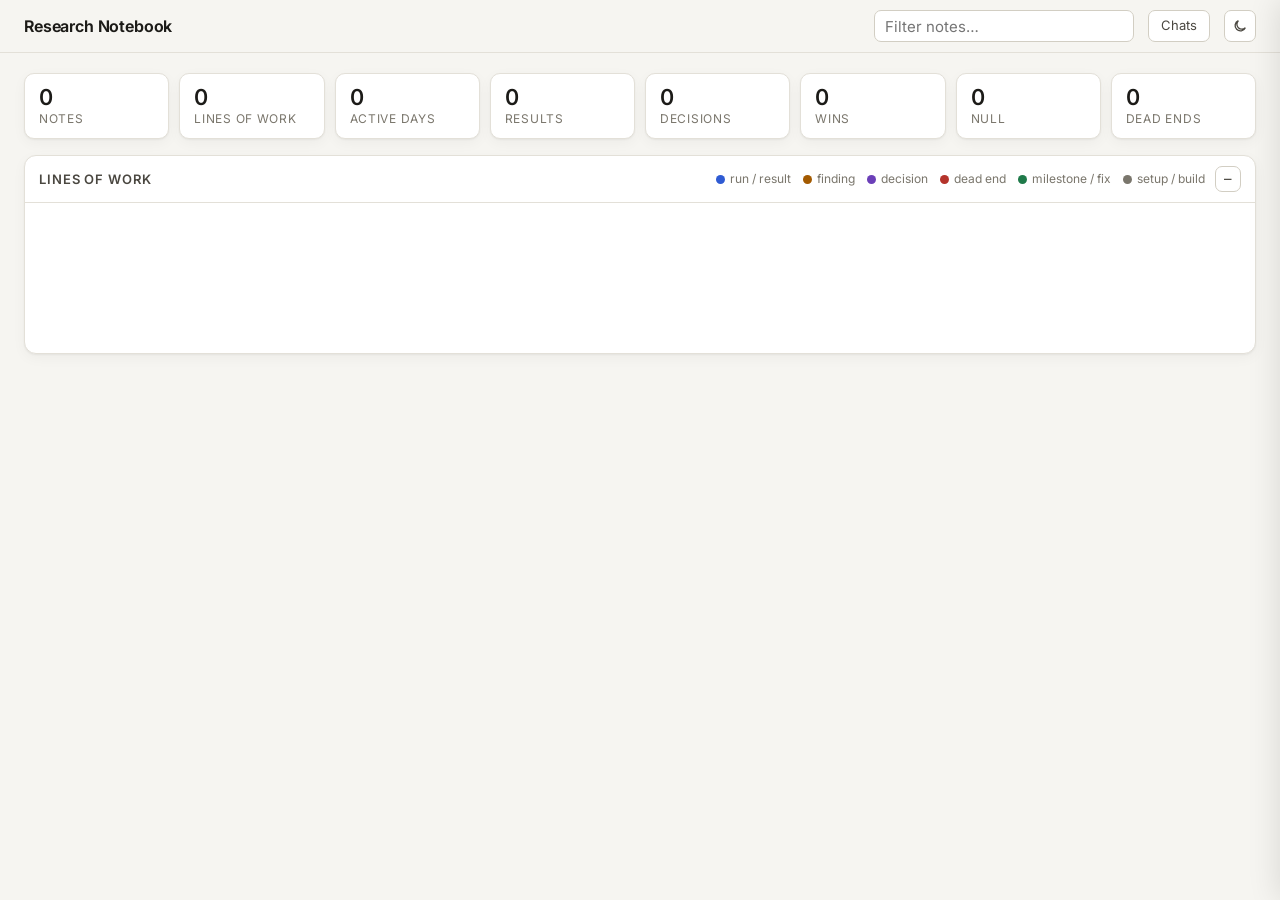
==== index.html @ 14719b76 "feat: research notebook with backfilled project history and agent chats notebook/ is a standalone la" ====
<!doctype html>
<html lang="en">
<head>
<meta charset="utf-8">
<meta name="viewport" content="width=device-width, initial-scale=1">
<title>Research Notebook</title>
<link rel="preconnect" href="https://fonts.googleapis.com"><link rel="preconnect" href="https://fonts.gstatic.com" crossorigin>
<link rel="stylesheet" href="https://fonts.googleapis.com/css2?family=Inter:wght@400;500;600;700&family=JetBrains+Mono:wght@400;500;600&display=swap">
<script>try{var t=localStorage.getItem("nb-theme");if(t)document.documentElement.dataset.theme=t}catch(e){}</script>
<link rel="stylesheet" href="style.css">
</head>
<body>
<header class="top">
  <div class="brand"><b>Research Notebook</b><span id="meta"></span></div>
  <div class="grow"></div>
  <input id="q" class="search" type="search" placeholder="Filter notes…" autocomplete="off">
  <button id="chats" class="textbtn" title="All agent chats">Chats <span class="ct" id="chatct" hidden></span></button>
  <button id="theme" class="iconbtn" title="Toggle light / dark" aria-label="Toggle theme"></button>
</header>
<div class="wrap">
  <div class="kpis" id="kpis"></div>
  <div class="panel" id="trajp" hidden>
    <div class="panel-h"><h2>Headline accuracy over time</h2><div class="grow"></div><div class="legend" id="trajleg"></div></div>
    <div id="traj" style="padding:8px 14px 10px"></div>
  </div>
  <div class="panel" style="margin-top:16px">
    <div class="panel-h"><h2>Lines of work</h2><div class="grow"></div><div class="legend" id="legend"></div>
      <button class="iconbtn" id="fold" title="Collapse" style="width:26px;height:26px">–</button></div>
    <div class="lanes-box" id="lanesbox"><svg id="lanes"></svg></div>
  </div>
  <div class="layout">
    <aside class="index" id="index"></aside>
    <main>
      <div class="filterbar" id="filters"></div>
      <div id="log"></div>
    </main>
  </div>
</div>
<aside class="drawer" id="drawer" aria-hidden="true">
  <div class="dr-h"><b id="drt"></b><button class="iconbtn" id="drx" aria-label="Close">✕</button></div>
  <div class="dr-b" id="drb"></div>
</aside>
<div class="tip" id="tip"></div>
<script src="app.js"></script>
</body>
</html>
---- style.css ----
:root{
  --bg:#f6f5f1; --surface:#ffffff; --surface-2:#f0eee8; --line:#e3e0d8; --line-2:#d2cec3;
  --ink:#1c1b18; --ink-2:#4a4740; --ink-3:#7a766c; --accent:#2f5bd3; --accent-ink:#ffffff;
  --win:#1f7a4a; --win-bg:#e3f2e9; --loss:#b4332b; --loss-bg:#f9e4e1; --null:#8a6d12; --null-bg:#f6eed2;
  --info:#2f5bd3; --info-bg:#e5ecfb; --dec:#6b3fb8; --dec-bg:#eee6fa; --fnd:#a35a00; --fnd-bg:#fbecd8;
  --shadow:0 1px 2px rgba(20,18,10,.05),0 4px 14px rgba(20,18,10,.04);
  --c0:#2f5bd3;--c1:#c2410c;--c2:#15803d;--c3:#7c3aed;--c4:#be185d;--c5:#0e7490;
  --c6:#a16207;--c7:#4d7c0f;--c8:#9333ea;--c9:#b91c1c;--c10:#0369a1;--c11:#57534e;
  --mono:"JetBrains Mono",ui-monospace,SFMono-Regular,Menlo,monospace;
  --sans:"Inter",ui-sans-serif,system-ui,-apple-system,"Segoe UI",sans-serif;
  color-scheme:light;
}
@media (prefers-color-scheme:dark){:root:not([data-theme="light"]){
  --bg:#121315; --surface:#1a1b1e; --surface-2:#222327; --line:#2c2e33; --line-2:#3a3c42;
  --ink:#ecebe7; --ink-2:#bdbab2; --ink-3:#8b887f; --accent:#7ea2ff; --accent-ink:#0d1120;
  --win:#5fd08f; --win-bg:#173324; --loss:#ff8a7e; --loss-bg:#3a1c19; --null:#e8c45a; --null-bg:#332a10;
  --info:#7ea2ff; --info-bg:#1b2645; --dec:#bb9bff; --dec-bg:#2a1f45; --fnd:#ffb35c; --fnd-bg:#3a2910;
  --shadow:0 1px 2px rgba(0,0,0,.3);
  --c0:#7ea2ff;--c1:#ff9b6a;--c2:#5fd08f;--c3:#b69cff;--c4:#ff8cc0;--c5:#5fd3e6;
  --c6:#e8c45a;--c7:#a6d96a;--c8:#d49cff;--c9:#ff8a7e;--c10:#6cc3ff;--c11:#b8b2a7;
  color-scheme:dark;
}}
:root[data-theme="dark"]{
  --bg:#121315; --surface:#1a1b1e; --surface-2:#222327; --line:#2c2e33; --line-2:#3a3c42;
  --ink:#ecebe7; --ink-2:#bdbab2; --ink-3:#8b887f; --accent:#7ea2ff; --accent-ink:#0d1120;
  --win:#5fd08f; --win-bg:#173324; --loss:#ff8a7e; --loss-bg:#3a1c19; --null:#e8c45a; --null-bg:#332a10;
  --info:#7ea2ff; --info-bg:#1b2645; --dec:#bb9bff; --dec-bg:#2a1f45; --fnd:#ffb35c; --fnd-bg:#3a2910;
  --shadow:0 1px 2px rgba(0,0,0,.3);
  --c0:#7ea2ff;--c1:#ff9b6a;--c2:#5fd08f;--c3:#b69cff;--c4:#ff8cc0;--c5:#5fd3e6;
  --c6:#e8c45a;--c7:#a6d96a;--c8:#d49cff;--c9:#ff8a7e;--c10:#6cc3ff;--c11:#b8b2a7;
  color-scheme:dark;
}
*{box-sizing:border-box}
html,body{margin:0;background:var(--bg);color:var(--ink);font:15px/1.5 var(--sans);-webkit-font-smoothing:antialiased}
button,input,textarea,select{font:inherit;color:inherit}
a{color:var(--accent)}
.mono{font-family:var(--mono)}

/* top bar */
.top{position:sticky;top:0;z-index:20;display:flex;align-items:center;gap:14px;padding:10px 24px;
  background:color-mix(in srgb,var(--bg) 88%,transparent);backdrop-filter:blur(8px);border-bottom:1px solid var(--line)}
.brand{display:flex;align-items:baseline;gap:10px;min-width:0}
.brand b{font-weight:650;letter-spacing:-.01em;font-size:16px;white-space:nowrap}
.brand span{color:var(--ink-3);font-size:13px;white-space:nowrap;overflow:hidden;text-overflow:ellipsis}
.top .grow{flex:1}
.search{width:260px;max-width:40vw;height:32px;border:1px solid var(--line-2);border-radius:7px;background:var(--surface);padding:0 10px}
.search:focus{outline:2px solid color-mix(in srgb,var(--accent) 40%,transparent);border-color:var(--accent)}
.iconbtn{width:32px;height:32px;display:grid;place-items:center;border:1px solid var(--line-2);border-radius:7px;background:var(--surface);cursor:pointer;color:var(--ink-2)}
.iconbtn:hover{color:var(--ink);border-color:var(--ink-3)}
.textbtn{height:32px;padding:0 12px;border:1px solid var(--line-2);border-radius:7px;background:var(--surface);cursor:pointer;color:var(--ink-2);font-size:13px;display:inline-flex;align-items:center;gap:6px}
.textbtn:hover{color:var(--ink);border-color:var(--ink-3)}
.textbtn .ct{font:600 11px var(--mono);background:var(--accent);color:var(--accent-ink);border-radius:4px;padding:0 5px}

/* overview */
.wrap{max-width:1480px;margin:0 auto;padding:20px 24px 80px}
.kpis{display:grid;grid-template-columns:repeat(auto-fit,minmax(130px,1fr));gap:10px;margin-bottom:16px}
.kpi{background:var(--surface);border:1px solid var(--line);border-radius:10px;padding:10px 14px;box-shadow:var(--shadow)}
.kpi .v{font:600 22px/1.2 var(--sans);letter-spacing:-.02em;font-variant-numeric:tabular-nums}
.kpi .l{font-size:12px;color:var(--ink-3);text-transform:uppercase;letter-spacing:.06em}
.panel{background:var(--surface);border:1px solid var(--line);border-radius:12px;box-shadow:var(--shadow)}
.panel-h{display:flex;align-items:center;flex-wrap:wrap;gap:8px 10px;padding:10px 14px;border-bottom:1px solid var(--line)}
.panel-h h2{margin:0;font-size:13px;font-weight:600;text-transform:uppercase;letter-spacing:.07em;color:var(--ink-2)}
.panel-h .grow{flex:1}
.lanes-box{max-height:460px;overflow:auto}
.lanes-box.collapsed{max-height:0;overflow:hidden}
#lanes{display:block}
#lanes .lrow:hover rect.hit{fill:var(--surface-2)}
#lanes text{font:11px var(--sans);fill:var(--ink-2)}
#lanes text.area{font-weight:650;fill:var(--ink-3);text-transform:uppercase;letter-spacing:.08em;font-size:10px}
#lanes text.tick{fill:var(--ink-3);font:10px var(--mono)}
#lanes line.grid{stroke:var(--line);stroke-width:1}
#lanes .lrow.sel rect.hit{fill:color-mix(in srgb,var(--accent) 10%,transparent)}
.legend{display:flex;flex-wrap:wrap;gap:12px;font-size:12px;color:var(--ink-3)}
.legend i{display:inline-block;width:9px;height:9px;border-radius:50%;margin-right:5px;vertical-align:-1px}

/* traj */
#traj svg{display:block;width:100%}
#traj text{font:11px var(--sans);fill:var(--ink-3)}
#traj .lbl{fill:var(--ink-2);font-weight:600}

/* layout */
.layout{display:grid;grid-template-columns:250px minmax(0,1fr);gap:22px;margin-top:22px;align-items:start}
.index{position:sticky;top:64px;max-height:calc(100dvh - 80px);overflow:auto;padding-right:4px}
.index h3{font-size:11px;text-transform:uppercase;letter-spacing:.08em;color:var(--ink-3);margin:16px 0 6px;font-weight:650}
.index h3:first-child{margin-top:0}
.tl{display:flex;align-items:center;gap:7px;width:100%;text-align:left;border:0;background:none;padding:4px 6px;border-radius:6px;cursor:pointer;color:var(--ink-2);font-size:13px}
.tl:hover{background:var(--surface-2);color:var(--ink)}
.tl.on{background:color-mix(in srgb,var(--accent) 12%,transparent);color:var(--ink)}
.tl i{width:8px;height:8px;border-radius:2px;flex:none}
.tl span{flex:1;min-width:0;overflow:hidden;text-overflow:ellipsis;white-space:nowrap}
.tl em{font:11px var(--mono);font-style:normal;color:var(--ink-3)}
.chips{display:flex;flex-wrap:wrap;gap:6px}
.chip{border:1px solid var(--line-2);background:var(--surface);border-radius:6px;padding:2px 8px;font-size:12px;cursor:pointer;color:var(--ink-2)}
.chip.on{background:var(--ink);color:var(--bg);border-color:var(--ink)}

/* log */
.filterbar{display:flex;align-items:center;gap:10px;margin-bottom:10px;min-height:32px;flex-wrap:wrap}
.filterbar .f{font-size:13px;color:var(--ink-2);background:var(--surface);border:1px solid var(--line-2);border-radius:7px;padding:4px 6px 4px 10px;display:inline-flex;gap:6px;align-items:center}
.filterbar .f button{border:0;background:none;cursor:pointer;color:var(--ink-3);padding:0 2px}
.filterbar .count{font-size:13px;color:var(--ink-3)}
.day{display:grid;grid-template-columns:62px var(--gw,40px) minmax(0,1fr);position:relative}
.dayhead{grid-column:1/-1;position:sticky;top:53px;z-index:5;display:flex;align-items:baseline;gap:12px;padding:14px 0 8px;background:var(--bg)}
.dayhead b{font-size:18px;font-weight:650;letter-spacing:-.01em}
.dayhead span{font-size:13px;color:var(--ink-3)}
.dayhead .bar{flex:1;height:1px;background:var(--line);align-self:center}
.row{display:contents}
.time{font:12px var(--mono);color:var(--ink-3);padding-top:15px;text-align:right;padding-right:10px}
.gut{position:relative}
.gut .ln{position:absolute;width:2px;border-radius:1px;opacity:.7}
.gut .dot{position:absolute;top:16px;width:12px;height:12px;margin-left:-5px;border-radius:50%;border:2px solid var(--bg);box-sizing:content-box}
.gut .dot.ms{border-radius:2px;transform:rotate(45deg)}
.cardwrap{padding:6px 0 6px 6px;min-width:0}
.card{background:var(--surface);border:1px solid var(--line);border-radius:10px;padding:11px 14px 12px;box-shadow:var(--shadow);scroll-margin-top:110px;transition:border-color .2s}
.card:hover{border-color:var(--line-2)}
.card.flash{border-color:var(--accent);box-shadow:0 0 0 3px color-mix(in srgb,var(--accent) 25%,transparent)}
.card-h{display:flex;align-items:center;gap:8px;flex-wrap:wrap}
.kind{font:600 10.5px var(--mono);text-transform:uppercase;letter-spacing:.06em;padding:2px 6px;border-radius:4px;background:var(--surface-2);color:var(--ink-2)}
.k-result,.k-run{background:var(--info-bg);color:var(--info)}
.k-decision{background:var(--dec-bg);color:var(--dec)}
.k-finding,.k-question{background:var(--fnd-bg);color:var(--fnd)}
.k-deadend{background:var(--loss-bg);color:var(--loss)}
.k-milestone,.k-fix{background:var(--win-bg);color:var(--win)}
.st{font:600 10.5px var(--mono);text-transform:uppercase;letter-spacing:.06em;padding:2px 6px;border-radius:4px}
.s-win{background:var(--win-bg);color:var(--win)} .s-loss,.s-abandoned{background:var(--loss-bg);color:var(--loss)}
.s-null{background:var(--null-bg);color:var(--null)} .s-ongoing{background:var(--info-bg);color:var(--info)}
.thr{font-size:12px;color:var(--ink-3);border:0;background:none;padding:0;cursor:pointer;display:inline-flex;align-items:center;gap:5px;max-width:100%}
.thr i{width:8px;height:8px;border-radius:2px;flex:none}
.thr:hover{color:var(--ink)}
.card-h .grow{flex:1}
.disc{border:0;background:none;color:var(--ink-3);cursor:pointer;font-size:12px;display:inline-flex;gap:4px;align-items:center;padding:2px 4px;border-radius:5px}
.disc:hover{background:var(--surface-2);color:var(--ink)}
.disc.has{color:var(--accent)}
.title{font-size:15.5px;font-weight:600;margin:5px 0 0;letter-spacing:-.005em;line-height:1.35}
.facts{display:flex;flex-wrap:wrap;gap:6px;margin-top:7px;padding:0;list-style:none}
.facts li{font-size:13px;color:var(--ink-2);background:var(--surface-2);border-radius:5px;padding:2px 8px}
.metrics{display:flex;flex-wrap:wrap;gap:8px;margin-top:9px}
.m{border:1px solid var(--line);border-radius:8px;padding:5px 10px;min-width:96px}
.m .v{font:600 17px/1.25 var(--sans);font-variant-numeric:tabular-nums;letter-spacing:-.01em}
.m .v small{font-size:12px;font-weight:500;color:var(--ink-3);margin-left:1px}
.m .l{font-size:11.5px;color:var(--ink-3)}
.m .d{font:600 11px var(--mono)} .up{color:var(--win)} .dn{color:var(--loss)} .eq{color:var(--ink-3)}
.viz{margin-top:10px;max-width:640px;overflow:hidden;padding-top:2px}
.viz svg{display:block;width:100%;overflow:visible}
.viz text{font:11.5px var(--sans);fill:var(--ink-2)}
.viz text.v{font:600 11.5px var(--mono);fill:var(--ink)}
.viz text.mut{fill:var(--ink-3)}
.refs{display:flex;flex-wrap:wrap;gap:5px;margin-top:9px}
.ref{font:11px var(--mono);color:var(--ink-3);border:1px solid var(--line);border-radius:4px;padding:1px 6px;white-space:nowrap;max-width:100%;overflow:hidden;text-overflow:ellipsis}
.ref b{font-weight:500;color:var(--ink-2)}
.after{margin-top:8px;display:flex;flex-wrap:wrap;gap:5px;align-items:center;font-size:12px;color:var(--ink-3)}
.after a{color:var(--ink-2);text-decoration:none;border-bottom:1px dotted var(--ink-3);cursor:pointer}
.after a:hover{color:var(--accent)}
.empty{padding:40px;text-align:center;color:var(--ink-3)}

/* drawer */
.drawer{position:fixed;top:0;right:0;bottom:0;width:min(440px,100vw);z-index:40;background:var(--surface);border-left:1px solid var(--line);
  box-shadow:-10px 0 30px rgba(0,0,0,.12);display:flex;flex-direction:column;transform:translateX(102%);transition:transform .22s ease}
.drawer.open{transform:none}
.dr-h{display:flex;align-items:center;gap:10px;padding:12px 16px;border-bottom:1px solid var(--line)}
.dr-h b{flex:1;font-size:14px;min-width:0;overflow:hidden;text-overflow:ellipsis;white-space:nowrap}
.dr-b{flex:1;overflow:auto;padding:14px 16px}
.dr-sub{font-size:12px;color:var(--ink-3);margin-bottom:12px}
.dthread{border:1px solid var(--line);border-radius:10px;margin-bottom:12px;overflow:hidden}
.dthread.resolved{opacity:.65}
.dthread .dt-h{display:flex;gap:8px;align-items:center;padding:7px 10px;background:var(--surface-2);font-size:12px;color:var(--ink-3)}
.dthread .dt-h a{color:var(--ink-2);cursor:pointer;text-decoration:none;flex:1;min-width:0;overflow:hidden;text-overflow:ellipsis;white-space:nowrap;font-weight:600}
.msg{padding:9px 11px;border-top:1px solid var(--line)}
.msg:first-of-type{border-top:0}
.msg .who{font-size:12px;font-weight:600}
.msg .who span{font-weight:400;color:var(--ink-3);margin-left:6px;font-family:var(--mono);font-size:11px}
.msg p{margin:3px 0 0;font-size:14px;white-space:pre-wrap;word-wrap:break-word}
.compose{display:flex;flex-direction:column;gap:6px;padding:9px 11px;border-top:1px solid var(--line)}
.compose textarea,.newc textarea{width:100%;min-height:58px;resize:vertical;border:1px solid var(--line-2);border-radius:7px;background:var(--bg);padding:7px 9px;font-size:14px}
.compose .acts,.newc .acts{display:flex;gap:6px;justify-content:flex-end}
.btn{height:30px;padding:0 12px;border-radius:6px;border:1px solid var(--line-2);background:var(--surface);cursor:pointer;font-size:13px}
.btn.pri{background:var(--accent);color:var(--accent-ink);border-color:var(--accent)}
.newc{border:1px dashed var(--line-2);border-radius:10px;padding:10px;margin-bottom:14px}
.newc .who-in{width:100%;height:30px;border:1px solid var(--line-2);border-radius:7px;background:var(--bg);padding:0 9px;margin-bottom:6px;font-size:13px}
.th-meta{display:grid;grid-template-columns:auto 1fr;gap:4px 12px;font-size:13px;margin-bottom:14px}
.th-meta dt{color:var(--ink-3)} .th-meta dd{margin:0}
.mini{list-style:none;padding:0;margin:0;border-left:2px solid var(--line-2)}
.mini li{position:relative;padding:4px 0 8px 14px;font-size:13px;cursor:pointer}
.mini li:before{content:"";position:absolute;left:-5px;top:9px;width:8px;height:8px;border-radius:50%;background:var(--k,var(--ink-3))}
.mini li span{font:11px var(--mono);color:var(--ink-3);display:block}
.mini li:hover{color:var(--accent)}
.tip{position:fixed;z-index:60;pointer-events:none;background:var(--ink);color:var(--bg);font-size:12px;padding:5px 8px;border-radius:6px;max-width:320px;opacity:0;transition:opacity .1s}
.tip.on{opacity:1}

@media (max-width:900px){
  .layout{grid-template-columns:1fr}
  .index{position:static;max-height:none}
  .search{width:140px}
  .brand span{display:none}
  .brand{flex:1;min-width:0} .brand b{overflow:hidden;text-overflow:ellipsis;font-size:15px}
  .top .grow{display:none} .top{gap:8px}
  .search{width:110px;flex:none}
  .kpis{grid-template-columns:repeat(3,1fr);gap:8px} .kpi{padding:8px 10px} .kpi .v{font-size:18px} .kpi .l{font-size:10.5px}
  .panel-h h2{flex-basis:100%}
  .lanes-box{max-height:360px}
  .wrap{padding:14px 16px 60px}
  .top{padding:10px 16px}
  .day{grid-template-columns:44px 0 minmax(0,1fr)}
  .time{padding-right:6px;font-size:11px}
  .gut{visibility:hidden;overflow:hidden}
}
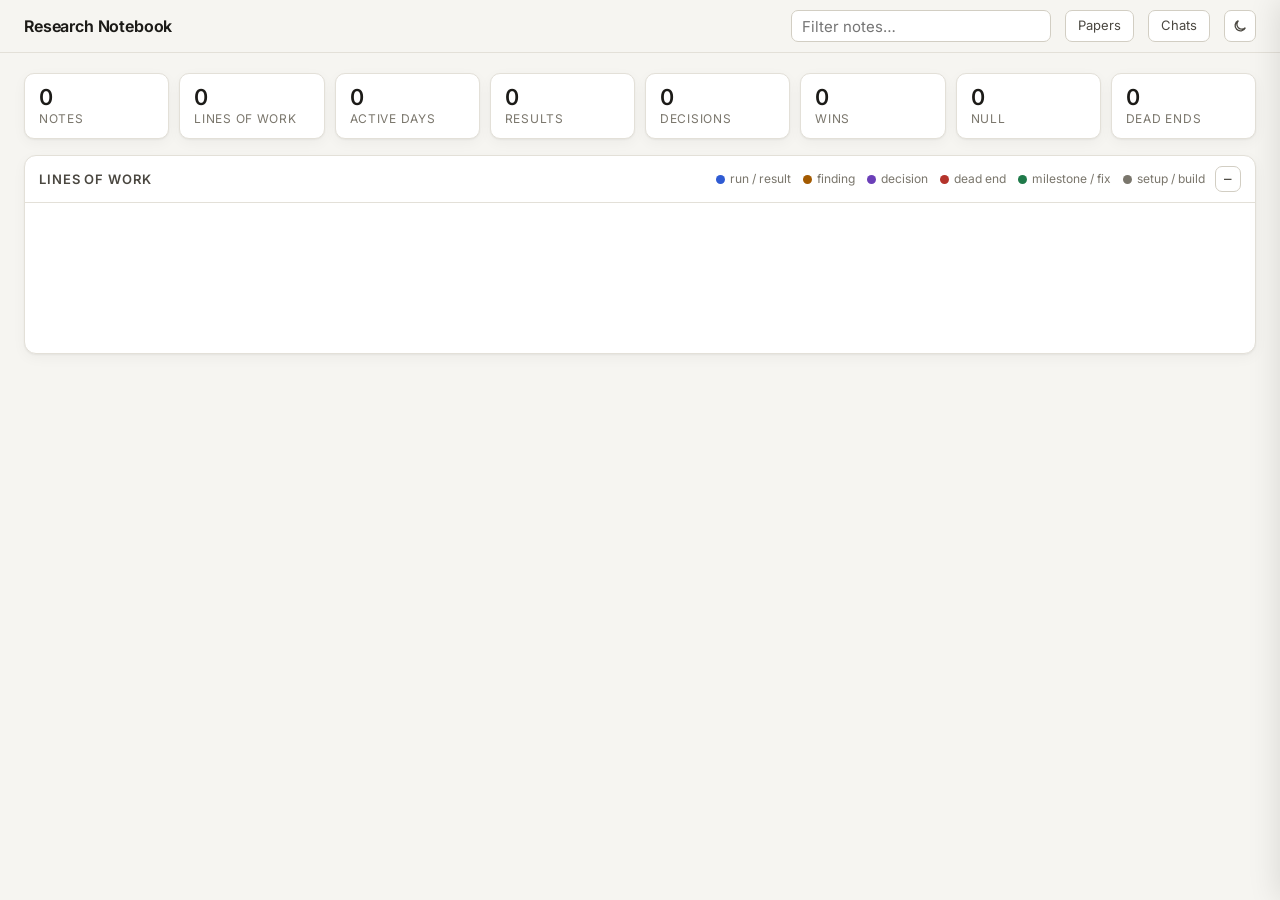
==== commit b9ff4436: "feat: visual paper on a headline result, linked from the notebook A self-contained visual paper expl" ====
--- a/index.html
+++ b/index.html
@@ -14,6 +14,7 @@
   <div class="brand"><b>Research Notebook</b><span id="meta"></span></div>
   <div class="grow"></div>
   <input id="q" class="search" type="search" placeholder="Filter notes…" autocomplete="off">
+  <a id="papers" class="textbtn" href="papers/" style="text-decoration:none">Papers</a>
   <button id="chats" class="textbtn" title="All agent chats">Chats <span class="ct" id="chatct" hidden></span></button>
   <button id="theme" class="iconbtn" title="Toggle light / dark" aria-label="Toggle theme"></button>
 </header>
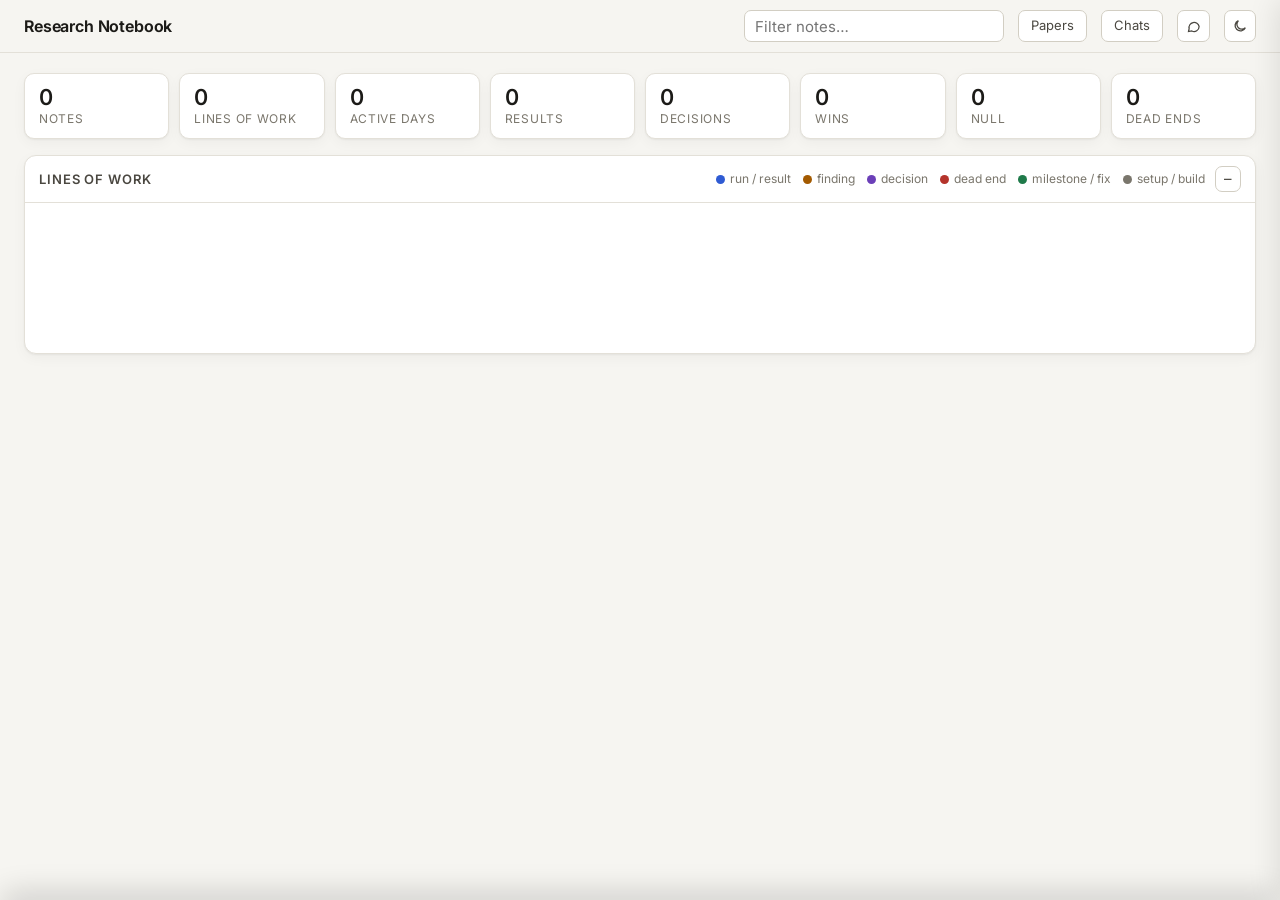
==== commit a5f8e435: "feat: C picks any element to comment on; notes use the margin comments too Press C anywhere on a pap" ====
--- a/index.html
+++ b/index.html
@@ -8,6 +8,7 @@
 <link rel="stylesheet" href="https://fonts.googleapis.com/css2?family=Inter:wght@400;500;600;700&family=JetBrains+Mono:wght@400;500;600&display=swap">
 <script>try{var t=localStorage.getItem("nb-theme");if(t)document.documentElement.dataset.theme=t}catch(e){}</script>
 <link rel="stylesheet" href="style.css">
+<link rel="stylesheet" href="comments.css">
 </head>
 <body>
 <header class="top">
@@ -43,5 +44,6 @@
 </aside>
 <div class="tip" id="tip"></div>
 <script src="app.js"></script>
+<script src="comments.js" defer></script>
 </body>
 </html>
--- a/comments.css
+++ b/comments.css
@@ -0,0 +1,73 @@
+/* Margin comments on papers, Google Docs style: cards beside their passage, highlighted anchors, ＋ on selection. */
+html.cm-on body{padding-right:var(--cm-w,320px)}
+::highlight(cm-anc){background:color-mix(in srgb,#f2c94c 34%,transparent)}
+::highlight(cm-act){background:color-mix(in srgb,#f2a93b 62%,transparent)}
+.cm-rail{position:absolute;top:0;width:296px;height:0;z-index:30;display:none;font:13.5px/1.45 var(--sans);color:var(--ink)}
+.cm-card{position:absolute;left:0;width:100%;background:var(--surface);border:1px solid var(--line);border-radius:8px;padding:10px 12px;
+  box-shadow:0 1px 2px rgba(0,0,0,.06);cursor:pointer;transition:top .18s ease,left .18s ease,box-shadow .15s}
+.cm-card:hover{box-shadow:0 1px 3px rgba(0,0,0,.12),0 2px 8px rgba(0,0,0,.06)}
+.cm-card.act{left:-14px;cursor:default;border-color:var(--line-2);box-shadow:0 2px 6px rgba(0,0,0,.14),0 8px 24px rgba(0,0,0,.10);z-index:2}
+.cm-card.res{opacity:.6}
+.cm-tools{position:absolute;top:8px;right:8px;display:flex;gap:2px}
+.cm-ic{width:26px;height:26px;border-radius:50%;border:0;background:none;color:var(--ink-3);cursor:pointer;font-size:15px;line-height:1}
+.cm-ic:hover{background:var(--surface-2);color:var(--ink)} .cm-ic.ok:hover{color:var(--win)}
+.cm-msg+.cm-msg{margin-top:12px}
+.cm-mh{display:flex;align-items:center;gap:8px;padding-right:30px}
+.cm-mh b{display:block;font-size:13px;font-weight:600;line-height:1.2}
+.cm-mh span{display:block;font-size:11.5px;color:var(--ink-3)}
+.cm-av{width:28px;height:28px;flex:none;border-radius:50%;display:grid;place-items:center;color:#fff;font:600 11px var(--sans)}
+.cm-av.ai{background:var(--accent);color:var(--accent-ink)}
+.cm-body{margin:6px 0 0;white-space:pre-wrap;word-wrap:break-word;font-size:13.5px}
+.cm-card:not(.act) .cm-body{display:-webkit-box;-webkit-line-clamp:4;-webkit-box-orient:vertical;overflow:hidden}
+.cm-body.err{color:var(--loss)}
+.cm-more{margin-top:8px;font-size:12px;color:var(--accent);font-weight:600}
+.cm-think{display:flex;align-items:center;gap:4px;margin-top:10px}
+.cm-think .cm-av{width:22px;height:22px;font-size:9px;margin-right:4px}
+.cm-think i{width:6px;height:6px;border-radius:50%;background:var(--ink-3);animation:cm-b 1s infinite}
+.cm-think i:nth-child(3){animation-delay:.15s} .cm-think i:nth-child(4){animation-delay:.3s}
+@keyframes cm-b{0%,80%,100%{opacity:.25}40%{opacity:1}}
+.cm-card textarea,.cm-name{width:100%;margin-top:8px;border:1px solid var(--line-2);border-radius:18px;background:var(--surface);color:var(--ink);
+  font:inherit;padding:7px 12px;resize:none;outline:none}
+.cm-name{border-radius:6px;height:30px}
+.cm-card textarea:focus,.cm-name:focus{border-color:var(--accent);box-shadow:0 0 0 1px var(--accent)}
+.cm-card.new textarea{border-radius:6px;min-height:52px}
+.cm-reply{margin-top:10px;border-top:1px solid var(--line);padding-top:2px}
+.cm-reply .cm-btns{display:none} .cm-reply:focus-within .cm-btns{display:flex}
+.cm-btns{display:flex;gap:6px;margin-top:8px}
+.cm-b{height:30px;padding:0 14px;border-radius:15px;border:1px solid transparent;background:none;color:var(--accent);font:600 13px var(--sans);cursor:pointer}
+.cm-b:hover{background:color-mix(in srgb,var(--accent) 10%,transparent)}
+.cm-b.pri{background:var(--accent);color:var(--accent-ink)}
+.cm-b.pri:hover{filter:brightness(1.08)}
+.cm-add{position:absolute;z-index:60;display:none;width:36px;height:36px;border-radius:50%;border:1px solid var(--line-2);background:var(--surface);
+  color:var(--accent);cursor:pointer;box-shadow:0 2px 8px rgba(0,0,0,.16);place-items:center}
+.cm-add.on{display:grid}
+.cm-add:hover{background:var(--surface-2)}
+.cm-tog{position:relative;display:inline-flex;align-items:center;gap:4px;height:32px;min-width:32px;padding:0 8px;border:1px solid var(--line-2);border-radius:7px;
+  background:var(--surface);color:var(--ink-2);cursor:pointer;font:600 12px var(--sans)}
+.cm-tog:hover,.cm-tog.on{color:var(--ink);border-color:var(--ink-3)}
+.cm-tog b{font:600 11px var(--mono)}
+.cm-tog i{position:absolute;top:4px;right:4px;width:6px;height:6px;border-radius:50%;background:var(--accent);animation:cm-b 1.2s infinite}
+.cm-tog-float{position:fixed;top:12px;right:12px;z-index:60}
+.cm-sheet{position:fixed;left:0;right:0;bottom:0;z-index:70;max-height:62vh;overflow:auto;background:var(--surface);border-top:1px solid var(--line);
+  border-radius:14px 14px 0 0;box-shadow:0 -8px 30px rgba(0,0,0,.18);padding:6px 14px 16px;transform:translateY(105%);transition:transform .2s ease;
+  font:14px/1.45 var(--sans);color:var(--ink)}
+.cm-sheet.on{transform:none}
+.cm-sheet .cm-card{position:relative;left:0;top:auto!important;border:0;box-shadow:none;padding:6px 0}
+.cm-grab{width:36px;height:4px;border-radius:2px;background:var(--line-2);margin:4px auto 8px}
+/* element anchors and the C picker */
+.cm-boxes{position:absolute;left:0;top:0;width:0;height:0;z-index:25;pointer-events:none}
+.cm-box{position:absolute;border-radius:4px;background:color-mix(in srgb,#f2c94c 18%,transparent);outline:2px solid color-mix(in srgb,#f2c94c 70%,transparent)}
+.cm-box.act{background:color-mix(in srgb,#f2a93b 24%,transparent);outline-color:#f2a93b}
+.cm-what{font:500 11px var(--mono);color:var(--ink-3);background:var(--surface-2);border-radius:4px;padding:2px 6px;margin:-2px 30px 8px 0;
+  white-space:nowrap;overflow:hidden;text-overflow:ellipsis}
+html.cm-picking,html.cm-picking *{cursor:crosshair!important}
+.cm-pick{position:fixed;z-index:90;display:none;pointer-events:none;border-radius:3px;outline:2px solid var(--accent);
+  background:color-mix(in srgb,var(--accent) 12%,transparent);transition:all .06s}
+.cm-ptag{position:fixed;z-index:91;display:none;pointer-events:none;max-width:360px;white-space:nowrap;overflow:hidden;text-overflow:ellipsis;
+  background:var(--accent);color:var(--accent-ink);font:600 11px var(--mono);padding:3px 7px;border-radius:4px}
+.cm-phint{position:fixed;left:50%;bottom:18px;transform:translate(-50%,160%);visibility:hidden;z-index:92;display:flex;gap:14px;align-items:center;
+  background:var(--ink);color:var(--bg);font:13px var(--sans);padding:9px 16px;border-radius:10px;box-shadow:0 6px 24px rgba(0,0,0,.25);transition:transform .18s,visibility .18s;white-space:nowrap}
+.cm-phint.on{transform:translate(-50%,0);visibility:visible}
+.cm-phint span{opacity:.8;font-size:12px}
+.cm-phint kbd{font:600 11px var(--mono);background:color-mix(in srgb,var(--bg) 18%,transparent);border-radius:4px;padding:1px 5px;margin-right:3px}
+@media (max-width:640px){.cm-phint{gap:8px;font-size:12px}.cm-phint span:nth-child(n+3){display:none}}
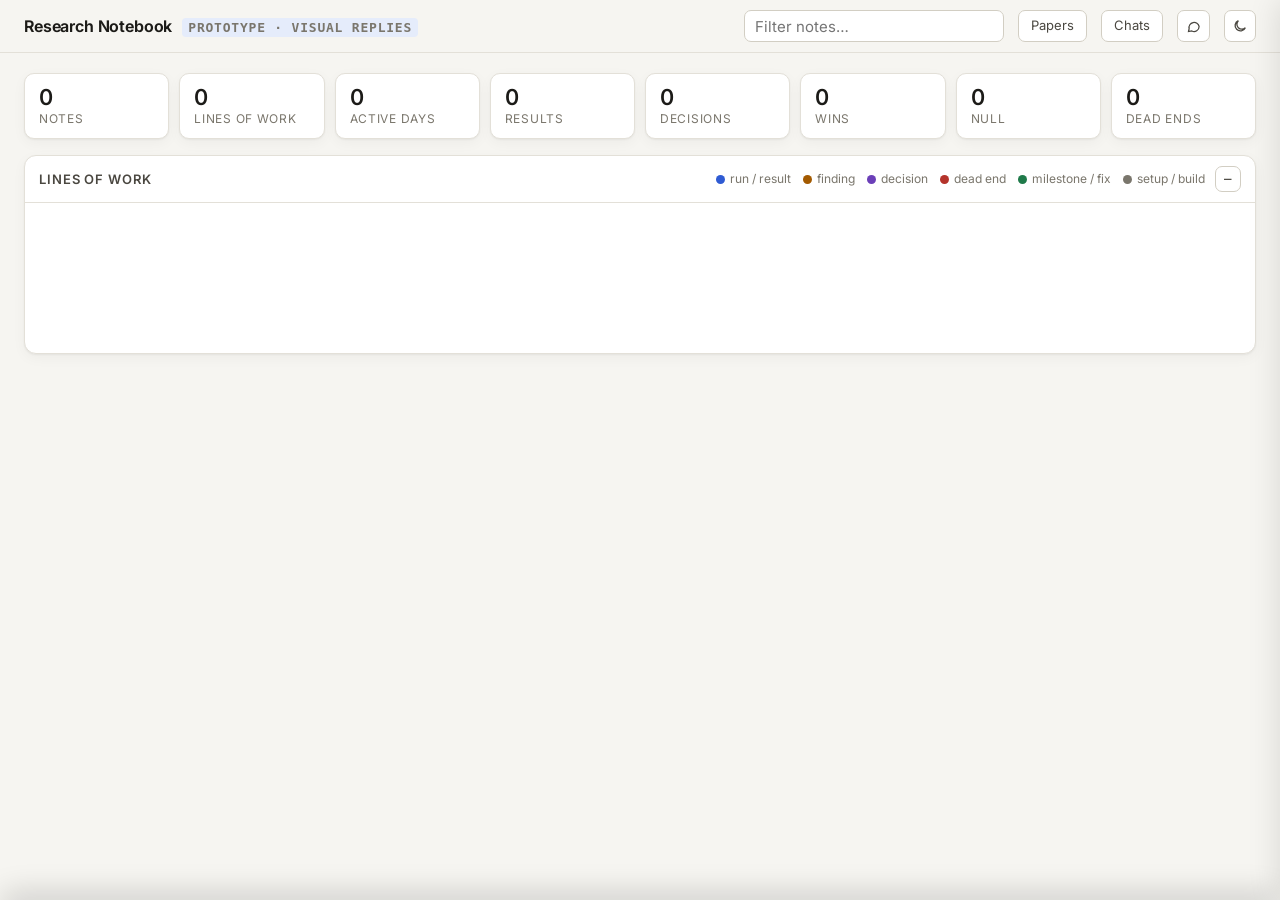
==== commit fe322ea0: "prototype: visual-only replies in the notebook and papers Agents answer comments with an answer spec" ====
--- a/index.html
+++ b/index.html
@@ -12,7 +12,7 @@
 </head>
 <body>
 <header class="top">
-  <div class="brand"><b>Research Notebook</b><span id="meta"></span></div>
+  <div class="brand"><b>Research Notebook</b><span class="kind k-run" title="claude/visual-replies-proto">prototype · visual replies</span><span id="meta"></span></div>
   <div class="grow"></div>
   <input id="q" class="search" type="search" placeholder="Filter notes…" autocomplete="off">
   <a id="papers" class="textbtn" href="papers/" style="text-decoration:none">Papers</a>
@@ -43,6 +43,7 @@
   <div class="dr-b" id="drb"></div>
 </aside>
 <div class="tip" id="tip"></div>
+<script src="viz.js"></script>
 <script src="app.js"></script>
 <script src="comments.js" defer></script>
 </body>
--- a/comments.css
+++ b/comments.css
@@ -71,3 +71,82 @@
 .cm-phint span{opacity:.8;font-size:12px}
 .cm-phint kbd{font:600 11px var(--mono);background:color-mix(in srgb,var(--bg) 18%,transparent);border-radius:4px;padding:1px 5px;margin-right:3px}
 @media (max-width:640px){.cm-phint{gap:8px;font-size:12px}.cm-phint span:nth-child(n+3){display:none}}
+/* C then T: draw a region */
+.cm-draw{position:fixed;inset:0;z-index:89;display:none;cursor:crosshair;background:rgba(0,0,0,.04)}
+.cm-draw.on{display:block}
+.cm-drect{position:absolute;display:none;border:2px dashed var(--accent);background:color-mix(in srgb,var(--accent) 10%,transparent);border-radius:3px}
+.cm-drect:after{content:attr(data-size);position:absolute;right:0;bottom:-22px;font:600 11px var(--mono);background:var(--accent);color:var(--accent-ink);padding:1px 6px;border-radius:4px}
+.cm-box.reg{background:color-mix(in srgb,#f2c94c 10%,transparent);outline-style:dashed}
+.cm-shot{display:block;margin:0 0 8px;border:1px solid var(--line);border-radius:6px;overflow:hidden;background:var(--surface-2)}
+.cm-shot img{display:block;width:100%;max-height:150px;object-fit:contain;background:var(--bg)}
+.cm-shot.wait{padding:10px;font-size:12px;color:var(--ink-3);text-align:center}
+/* visual answers (viz.js specs): compact in the card, full in the modal */
+.cm-spec{margin-top:6px}
+.sp{display:grid;gap:8px;font:13px/1.4 var(--sans);color:var(--ink)}
+.sp-h{display:flex;align-items:flex-start;gap:6px;flex-wrap:wrap}
+.sp-h b{font-size:14px;font-weight:650;letter-spacing:-.005em;line-height:1.3}
+.sp-verdict{font:600 10.5px var(--mono);text-transform:uppercase;letter-spacing:.05em;padding:2px 6px;border-radius:4px;flex:none;margin-top:1px}
+.sp-verdict.win{background:var(--win-bg);color:var(--win)} .sp-verdict.loss{background:var(--loss-bg);color:var(--loss)} .sp-verdict.null{background:var(--null-bg);color:var(--null)}
+.sp-viz svg{display:block;width:100%;height:auto;overflow:visible}
+.sp-viz{overflow:hidden;padding-top:2px}
+.sp svg text{font:13px var(--sans);fill:var(--ink-2)} .sp svg text.v{font:600 13px var(--mono);fill:var(--ink)} .sp svg text.mut{fill:var(--ink-3)}
+.sp.compact svg text{font-size:16px} .sp.compact svg text.v{font-size:16px}
+.sp-kpis{display:flex;flex-wrap:wrap;gap:6px}
+.sp-kpi{border:1px solid var(--line);border-radius:7px;padding:4px 8px;min-width:76px;flex:1}
+.sp-kpi .v{font:600 16px/1.2 var(--sans);font-variant-numeric:tabular-nums}
+.sp-kpi .v small{font-size:11px;color:var(--ink-3);margin-left:1px}
+.sp-kpi .l{font-size:11px;color:var(--ink-3)}
+.sp-kpi .d{font:600 11px var(--mono)} .sp-kpi .d.up{color:var(--win)} .sp-kpi .d.dn{color:var(--loss)}
+.sp-tw{overflow:auto;max-width:100%}
+.sp-t{border-collapse:collapse;font-size:12px;width:100%}
+.sp-t th{text-align:left;color:var(--ink-3);font-weight:600;border-bottom:1px solid var(--line-2);padding:3px 6px}
+.sp-t td{border-bottom:1px solid var(--line);padding:3px 6px;font-variant-numeric:tabular-nums}
+.sp-ev{display:flex;flex-wrap:wrap;gap:4px}
+.sp-ref{font:11px var(--mono);color:var(--ink-2);background:var(--surface-2);border:1px solid var(--line);border-radius:4px;padding:1px 6px;cursor:pointer;
+  max-width:100%;overflow:hidden;text-overflow:ellipsis;white-space:nowrap}
+.sp-ref:hover{border-color:var(--accent);color:var(--accent)}
+.sp-tabbar{display:flex;gap:4px;margin-bottom:6px}
+.sp-tabbar button{border:1px solid var(--line-2);background:var(--surface);color:var(--ink-2);border-radius:6px;padding:1px 9px;font:600 12px var(--sans);cursor:pointer}
+.sp-tabbar button.on{background:var(--ink);color:var(--bg);border-color:var(--ink)}
+.sp-more{font-size:12px;color:var(--accent);font-weight:600}
+.cm-acts2{display:flex;align-items:center;gap:8px;margin-top:6px}
+.cm-xp{border:1px solid var(--line-2);background:var(--surface);color:var(--accent);border-radius:14px;padding:2px 10px;font:600 12px var(--sans);cursor:pointer;margin-top:6px}
+.cm-acts2 .cm-xp{margin-top:0}
+.cm-xp:hover{border-color:var(--accent)}
+.cm-orig{font-size:12px;color:var(--ink-3)} .cm-orig summary{cursor:pointer}
+.cm-orig div{white-space:pre-wrap;margin-top:4px;max-height:180px;overflow:auto;color:var(--ink-2)}
+.cm-old{opacity:.75;font-size:12.5px}
+.cm-card:not(.act) .cm-old{-webkit-line-clamp:2}
+.cm-fail{display:flex;flex-direction:column;gap:2px;margin-top:6px;padding:6px 8px;border-radius:6px;background:var(--null-bg);color:var(--null);font-size:12px}
+.cm-chipmsg{display:inline-block;margin-top:6px;border:1px solid var(--accent);color:var(--accent);border-radius:14px;padding:2px 10px;font:600 12.5px var(--sans)}
+.cm-qrs{display:flex;flex-wrap:wrap;gap:6px;margin-top:10px}
+.cm-qr{border:1px solid var(--accent);background:color-mix(in srgb,var(--accent) 8%,var(--surface));color:var(--accent);border-radius:14px;padding:3px 10px;font:600 12px var(--sans);cursor:pointer}
+.cm-qr:hover{background:var(--accent);color:var(--accent-ink)}
+.cm-reply .cm-btns{display:none} .cm-reply:focus-within .cm-btns,.cm-reply.live .cm-btns{display:flex;flex-wrap:wrap}
+.cm-att{height:28px;padding:0 9px;border-radius:14px;border:1px solid var(--line-2);background:var(--surface);color:var(--ink-2);font:600 12px var(--sans);cursor:pointer}
+.cm-att:hover{color:var(--ink);border-color:var(--ink-3)}
+.cm-attd{display:flex;align-items:center;gap:6px;margin-top:8px;padding:4px 6px;border:1px dashed var(--line-2);border-radius:6px;font:11px var(--mono);color:var(--ink-2)}
+.cm-attd img{height:34px;border-radius:3px;border:1px solid var(--line)} .cm-attd span{flex:1;min-width:0;overflow:hidden;text-overflow:ellipsis;white-space:nowrap}
+.cm-link{border:0;background:none;color:var(--ink-3);cursor:pointer}
+.cm-prev:not(:empty){margin-top:6px;padding:6px;border:1px dashed var(--line-2);border-radius:6px}
+.cm-hint{font:11px var(--mono);color:var(--ink-3)}
+.cm-modal{position:fixed;inset:0;z-index:95;display:none;place-items:center;background:rgba(10,10,12,.42);padding:20px}
+.cm-modal.on{display:grid}
+.cm-mbox{width:min(760px,100%);max-height:88vh;overflow:auto;background:var(--surface);color:var(--ink);border:1px solid var(--line);border-radius:12px;
+  box-shadow:0 20px 60px rgba(0,0,0,.3);padding:16px 20px 20px}
+.cm-mbox .sp{gap:14px} .cm-mbox .sp-h b{font-size:18px}
+.cm-mtop{display:flex;align-items:center;gap:8px;margin-bottom:10px;font:12px var(--mono);color:var(--ink-3)} .cm-mtop span{flex:1}
+.cm-toast{position:fixed;left:50%;bottom:24px;transform:translateX(-50%);z-index:99;background:var(--ink);color:var(--bg);font:12px var(--mono);padding:6px 12px;border-radius:8px}
+/* compact HTML charts for the margin */
+.sp-hb{display:grid;gap:3px}
+.sp-hb .r{display:grid;grid-template-columns:minmax(0,42%) 1fr auto;gap:6px;align-items:center;font-size:11.5px}
+.sp-hb .l{color:var(--ink-2);overflow:hidden;text-overflow:ellipsis;white-space:nowrap}
+.sp-hb .t{height:8px;background:var(--surface-2);border-radius:2px;overflow:hidden} .sp-hb .t i{display:block;height:100%;border-radius:2px}
+.sp-hb .v{font:600 11px var(--mono)}
+.sp-hd{display:flex;flex-wrap:wrap;align-items:baseline;gap:4px 6px;font-size:12px}
+.sp-hd .l{width:100%;color:var(--ink-3);font-size:11px} .sp-hd .a{color:var(--ink-3)} .sp-hd .b{font-weight:650}
+.sp-hd .d{font:600 12px var(--mono);margin-left:auto} .up{color:var(--win)} .dn{color:var(--loss)}
+.sp-hs .bar{display:flex;height:10px;border-radius:3px;overflow:hidden;gap:1px} .sp-hs .bar i{display:block}
+.sp-hs .lg{display:flex;flex-wrap:wrap;gap:3px 10px;margin-top:4px;font-size:11px;color:var(--ink-2)}
+.sp-hs .lg i{display:inline-block;width:8px;height:8px;border-radius:2px;margin-right:4px;vertical-align:-1px}
+.sp-n{font:11px var(--mono);color:var(--ink-3);align-self:center}
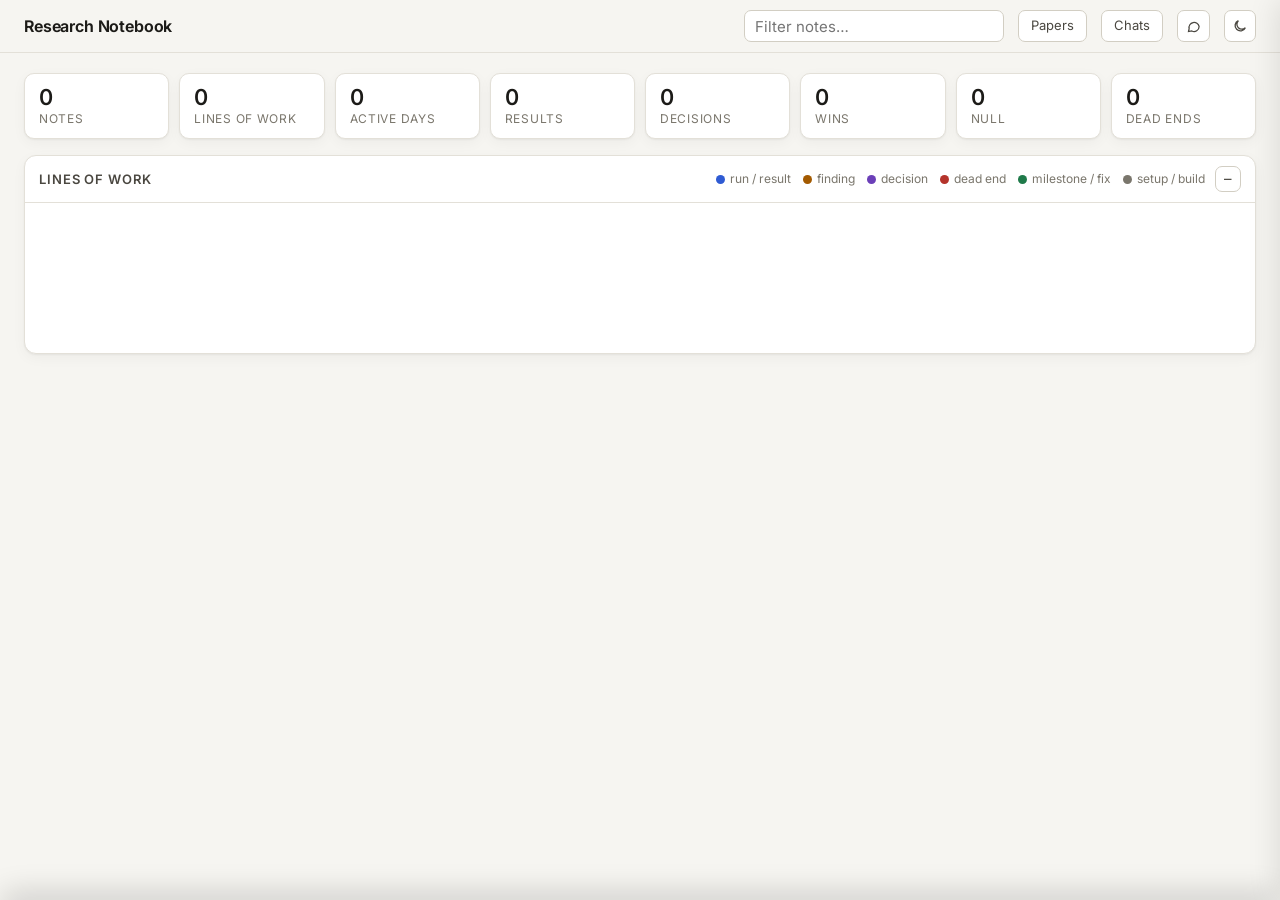
==== commit a79324f7: "chore: drop the prototype badge now that visual replies are merged Co-Authored-By: Claude Opus 5.5 <" ====
--- a/index.html
+++ b/index.html
@@ -12,7 +12,7 @@
 </head>
 <body>
 <header class="top">
-  <div class="brand"><b>Research Notebook</b><span class="kind k-run" title="claude/visual-replies-proto">prototype · visual replies</span><span id="meta"></span></div>
+  <div class="brand"><b>Research Notebook</b><span id="meta"></span></div>
   <div class="grow"></div>
   <input id="q" class="search" type="search" placeholder="Filter notes…" autocomplete="off">
   <a id="papers" class="textbtn" href="papers/" style="text-decoration:none">Papers</a>
